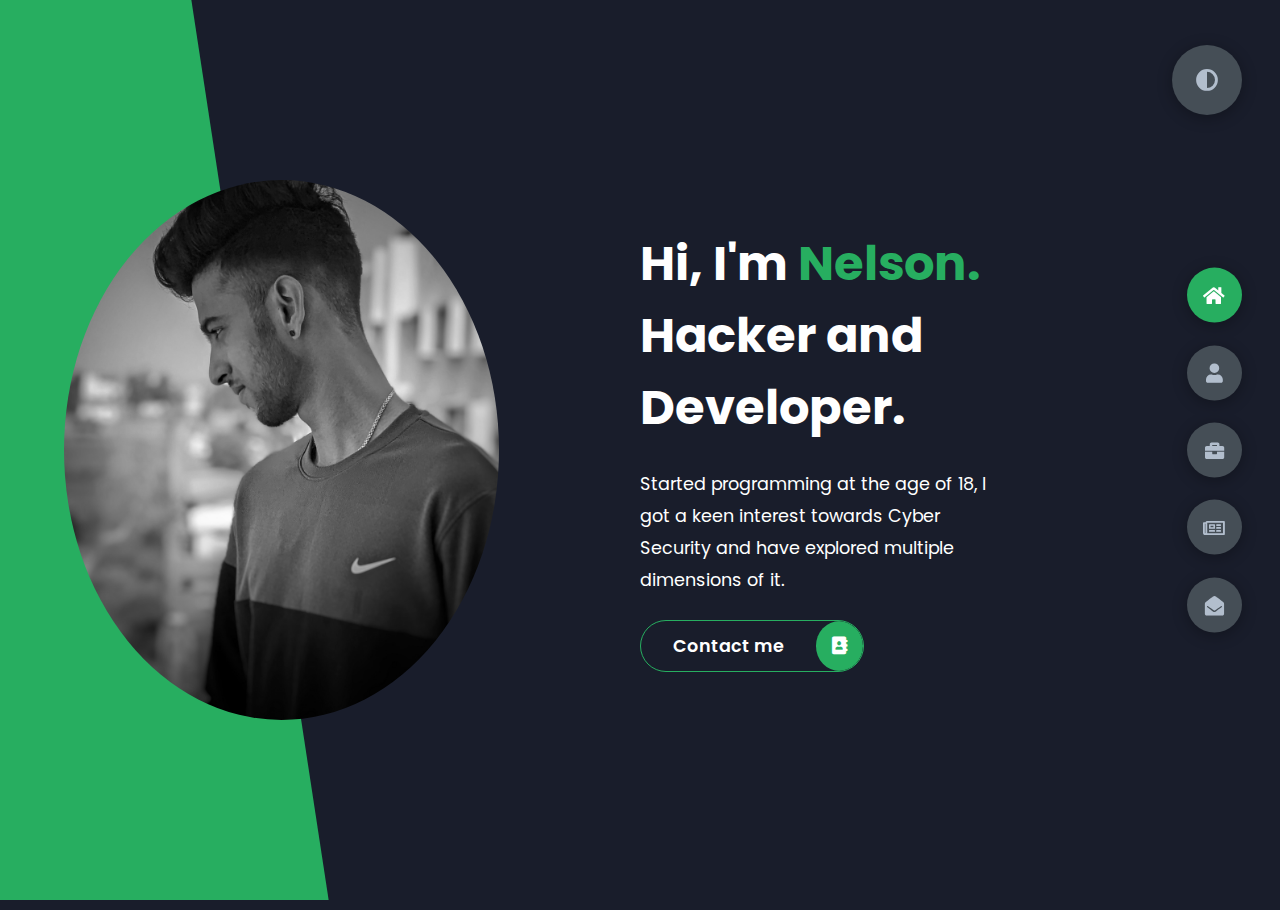
==== index.html @ 3af583f8 "adding exect" ====
<!DOCTYPE html>
<html lang="en">
  <head>
    <meta charset="UTF-8" />
    <meta http-equiv="X-UA-Compatible" content="IE=edge" />
    <meta name="viewport" content="width=device-width, initial-scale=1.0" />
    <title>Portfolio</title>
    <link rel="stylesheet" href="styles/styles.css" />
    <link rel="preconnect" href="https://fonts.googleapis.com" />
    <link rel="preconnect" href="https://fonts.gstatic.com" crossorigin />
    <link
      rel="stylesheet"
      href="https://cdnjs.cloudflare.com/ajax/libs/font-awesome/5.15.4/css/all.min.css"
      integrity="sha512-1ycn6IcaQQ40/MKBW2W4Rhis/DbILU74C1vSrLJxCq57o941Ym01SwNsOMqvEBFlcgUa6xLiPY/NS5R+E6ztJQ=="
      crossorigin="anonymous"
      referrerpolicy="no-referrer"
    />
    <link
      href="https://fonts.googleapis.com/css2?family=Poppins:wght@400;500;600;700;800&display=swap"
      rel="stylesheet"
    />
    <style>
      .custom-svg {
        fill: white; /* Default color */
        transition: fill 0.3s ease; /* Smooth transition */
      }

      a:hover .custom-svg {
        fill: black; /* Color on hover */
      }


      #pattern {
        position: absolute;
        top: 0;
        left: 0;
        width: 100%;
        height: 100%;
        display: flex;
        flex-wrap: wrap;
        font-size: 20px;
        pointer-events: none; /* Ensure the pattern does not interfere with user interactions */
    }

    /* Style for each binary number */
    .binary {
        width: 20px;
        height: 20px;
        text-align: center;
        transition: color 0.1s ease-in-out, opacity 0.2s ease-in-out;
        color: transparent; /* Initially invisible */
        opacity: 0;
    }

    </style>
  </head>

  <body class="main-content">
    <header class="container header active" id="home">
      <div class="header-content">
        <div class="left-header">
          <div class="h-shape"></div>
          <div class="image">
            <img style="border-radius: 14px" src="img/pic.jpeg" alt="" />
          </div>
        </div>
        <div class="right-header">
          <h1 class="name">
            Hi, I'm <span id="blackm4c">Nelson.</span><br>
            Hacker and Developer.
          </h1>
          <p style="word-wrap: break-word">
            Started programming at the age of 18, I got a keen interest towards
            Cyber Security and have explored multiple dimensions of it.
          </p>
          <div class="btn-con">
            <a data-id="contact" class="main-btn" >
                        <span class="btn-text">Contact me</span>
                <span class="btn-icon"><i class="fas fa-address-book"></i></span> </a>
                <!-- <i class="fa-regular fa-address-book"></i> -->
          </div>
        </div>
      </div>
    </header>
    <main>
      <section class="container about" id="about">
        <div class="main-title">
          <h2>About <span>me</span><br><span class="bg-text">my stats</span></h2>
        </div>
        <!-- <div class="about-container">
                <div class="left-about">
                    <h4>Information About me</h4>
                    <p>
                        Lorem ipsum dolor sit amet consectetur adipisicing elit. 
                        Eveniet labore nihil obcaecati consequatur. Debitis error doloremque, 
                        vero eos vel nemo eius voluptatem dicta tenetur modi. <br /> <br /> La musica
                        delectus dolore fugiat exercitationem a, 
                        ipsum quidem quo enim natus accusamus labore dolores nam. Unde.
                        Lorem ipsum dolor sit amet consectetur, adipisicing elit. 
                        Harum non necessitatibus deleniti eum soluta.
                    </p>
                    <div class="btn-con">
                        <a href="#" class="main-btn">
                            <span class="btn-text">Download CV</span>
                            <span class="btn-icon"><i class="fas fa-download"></i></span>
                        </a>
                    </div>
                </div>
                <div class="right-about">
                    <div class="about-item">
                        <div class="abt-text">
                            <p class="large-text">650+</p>
                            <p class="small-text">Projects <br /> Completed</p>
                        </div>
                    </div>
                    <div class="about-item">
                        <div class="abt-text">
                            <p class="large-text">10+</p>
                            <p class="small-text">Years of <br /> experience</p>
                        </div>
                    </div>
                    <div class="about-item">
                        <div class="abt-text">
                            <p class="large-text">300+</p>
                            <p class="small-text">Happy <br /> Clients</p>
                        </div>
                    </div>
                    <div class="about-item">
                        <div class="abt-text">
                            <p class="large-text">400+</p>
                            <p class="small-text">Customer <br /> reviews</p>
                        </div>
                    </div>
                </div>
            </div> -->
        <!-- <div class="about-stats">
                <h4 class="stat-title">My Skills</h4>
                <div class="progress-bars">
                    <div class="progress-bar">
                        <p class="prog-title">Python</p>
                        <div class="progress-con">
                            <p class="prog-text">80%</p>
                            <div class="progress">
                                <span class="html"></span>
                            </div>
                        </div>
                    </div>
                    <div class="progress-bar">
                        <p class="prog-title">PHP</p>
                        <div class="progress-con">
                            <p class="prog-text">9%</p>
                            <div class="progress">
                                <span class="css"></span>
                            </div>
                        </div>
                    </div>
                    <div class="progress-bar">
                        <p class="prog-title">Golang</p>
                        <div class="progress-con">
                            <p class="prog-text">75%</p>
                            <div class="progress">
                                <span class="js"></span>
                            </div>
                        </div>
                    </div>
                    <div class="progress-bar">
                        <p class="prog-title">ReactJS</p>
                        <div class="progress-con">
                            <p class="prog-text">75%</p>
                            <div class="progress">
                                <span class="react"></span>
                            </div>
                        </div>
                    </div>
                    <div class="progress-bar">
                        <p class="prog-title">NodeJS</p>
                        <div class="progress-con">
                            <p class="prog-text">87%</p>
                            <div class="progress">
                                <span class="node"></span>
                            </div>
                        </div>
                    </div>
                    <div class="progress-bar">
                        <p class="prog-title">Python</p>
                        <div class="progress-con">
                            <p class="prog-text">70%</p>
                            <div class="progress">
                                <span class="python"></span>
                            </div>
                        </div>
                    </div>
                </div>
            </div> -->
        <h4 class="stat-title">My Timeline</h4>
        <div class="timeline">
          <div class="timeline-item">
            <div class="tl-icon">
              <i class="fas fa-briefcase"></i>
            </div>
            <p class="tl-duration">Jun 2023 - OCT 2024 (Full-time)</p>
            <h5>
              Penetration Tester<span>
                -
                <a href="https://underwings.in" target="_blank"
                  >Underwings Technology</a
                ></span
              >
            </h5>
            <p>
              - Perform pentesting and Developed ERP websites using the Frappé Framework for major textile industries.<br>
              - Led Development teams, identified and remediated critical vulnerabilities, and implemented security
enhancements to safeguard systems and optimize project outcomes.
            </p>
          </div>
          <div class="timeline-item">
            <div class="tl-icon">
              <i class="fas fa-briefcase"></i>
            </div>
            <p class="tl-duration">May 2023 - Oct 2023 (Part-time)</p>
            <h5>
              Trainer<span>
                - <a href="https://greenstechnologys.com/"></a>Greens
                Technology</span
              >
            </h5>
            <p>
              Deliver thorough Cybersecurity Training to diverse groups,
              equipping students with essential skills for securing professional
              positions within the industry.
            </p>
          </div>
          <div class="timeline-item">
            <div class="tl-icon">
              <i class="fas fa-briefcase"></i>
            </div>
            <p class="tl-duration">Jun 2022 - Dec 2022 (Full-Time)</p>
            <h5>
              Technical Support Engineer<span>
                -
                <a href="https://selfmade.ninja"
                  >Selfmade Ninja Academy</a
                ></span
              >
            </h5>
            
            <p>
              - Developed a Python-based CLI tool to control students' lab activities and optimizing management.<br>
              - Performed comprehensive vulnerability assessment and testing on a student academy website, and configured
              WireGuard VPN for enhanced network security and connectivity.
            </p>
          </div>
          <div class="timeline-item">
            <div class="tl-icon">
              <i class="fas fa-briefcase"></i>
            </div>
            <p class="tl-duration">Sep 2021 - Jan 2022 (Internship)</p>
            <h5>
              Cyber Security Summer Intern<span> - Cyber Crime Cell</span>
            </h5>
            <p>
              Assisted in the investigation of cybercrimes such as hacking and
              identity theft, and learned about legal frameworks and procedures
              for addressing these crimes
            </p>
          </div>
          <div class="timeline-item">
            <div class="tl-icon">
              <i class="fas fa-briefcase"></i>
            </div>
            <p class="tl-duration">Mar 2021 - Dec 2021 (Certification)</p>
            <h5>Student and Intern<span> - Prompt Infotech</span></h5>
            <p>
              Learned about the various aspects of cybersecurity through my work
              as a student intern, including tasks such as networking, linux
              administrative and security testing.
            </p>
          </div>
          <div class="timeline-item">
            <div class="tl-icon">
              <i class="fas fa-briefcase"></i>
            </div>
            <p class="tl-duration">2021 (Certification)</p>
            <h5>
              PYTHON FOR HACKING<span>
                -
                <a href="https://www.promptinfotech.co.in"
                  >Prompt Infotech</a
                ></span
              >
            </h5>
            <p>
              To learn the basics of computer programming, its core
              methodologies, terminologies and key concepts of Python,
              practising to use the live packages and methods, writing scripts
              for automation, network and vulnerability scanning.
            </p>
          </div>
          <div class="timeline-item">
            <div class="tl-icon">
              <i class="fas fa-briefcase"></i>
            </div>
            <p class="tl-duration">2021 (Certification)</p>
            <h5>
              Ethical Hacking Certification<span>
                -
                <a href="https://hackoversecurity.org/"
                  >HackOverSecurity</a
                ></span
              >
            </h5>
            <p>
              successfully completed and sharpened the skills in computer
              networking, information gathering, identifying security
              misconfiguration, vulnerability analysis, and exploiting network
              and system vulnerabilities to earn experience
            </p>
          </div>
        </div>
      </section>
      <section class="container" id="portfolio">
        <div class="main-title">
          <h2>My <span>Portfolio</span><span class="bg-text">My Work</span></h2>
        </div>
        <p class="port-text">
          Here are some of my notable achievements, showcasing my skills, dedication, and commitment to excellence.
        </p>
        <div class="portfolios">
          <!-- <div class="portfolio-item">
            <div class="image">
              <img src="img/port3.jpg" alt="" />
            </div>
            <div class="hover-items">
              <h3>Project Source</h3>
              <div class="icons">
                <a href="#" class="icon">
                  <i class="fab fa-github"></i>
                </a>
                <a href="#" class="icon">
                  <i class="fab fa-behance"></i>
                </a>
                <a href="#" class="icon">
                  <i class="fab fa-youtube"></i>
                </a>
              </div>
            </div>
          </div> -->
          <!-- ---------------------------------- -->
          <div class="portfolio-item">
            <div class="image">
              <img src="img/dasultsystem.jpg" alt="" />
            </div>
            <div class="hover-items">
              <h4>Sales Engineer-Operation 1000</h4>
              <div class="icons">
                <p style="margin:20px; font-size: small;">Sales Engineer at Dassault Systèmes, achieved SolidWorks sales in competitive market.</p>
              </div>
            </div>
          </div>

          <div class="portfolio-item">
            <div class="image">
              <img src="img/ICSS.jpg" alt="" />
            </div>
            <div class="hover-items">
              <h4>Won the 1st Prize in ICSS</h4>
              <div class="icons">
                <p style="margin:20px; font-size: small;">Won 1st prize in Indian Cyber Security Solutions in Capture the Flag competition.</p>
              </div>
            </div>
          </div>

          <div class="portfolio-item">
            <div class="image">
              <img src="img/sna.jpeg" alt="" />
            </div>
            <div class="hover-items">
              <h4>Finalist in Government Yukthi CTF</h4>
              <div class="icons">
                <p style="margin:20px; font-size: small;">Selected as a finalist in the Government Yukthi CTF competition, showcasing exceptional cybersecurity skills and participating in the final round.</p>
              </div>
            </div>
          </div>

          <div class="portfolio-item">
            <div class="image">
              <img src="img/htb.png" alt="" />
            </div>
            <div class="hover-items">
              <h4>Pro Hacker Rank in HTB</h4>
              <div class="icons">
                <p style="margin:20px; font-size: small;">Achieved Pro Hacker Rank on Hack The Box, demonstrating advanced cybersecurity skills and solving complex challenges on this competitive platform.</p>
              </div>
            </div>
          </div>
           <!-- ---------------------------------- -->
        </div>
      </section>
      <section class="container" id="blogs">
        <div class="blogs-content">
          <div class="main-title">
            <h2>My <span>Blogs</span><span class="bg-text">My Blogs</span></h2>
          </div>
          <center>
            <!-- <h2>It will be launch soon</h2> -->
            <div>
              Writeups and Walkthrough - <a href="https://blog.blackm4c.xyz" target="_blank">https://blog.blackm4c.xyz</a>
            </div>
          </center>
          <!-- <div class="blogs" style="display: none">
            <div class="blog">
              <img src="img/port6.jpg" alt="" />
              <div class="blog-text">
                <h4>How to Create Your Own Website</h4>
                <p>
                  Lorem ipsum dolor sit, amet consectetur adipisicing elit.
                  Doloribus natus voluptas, eos obcaecati recusandae amet?
                </p>
              </div>
            </div>
            <div class="blog">
              <img src="img/blog1.jpg" alt="" />
              <div class="blog-text">
                <h4>How to Become an Expert in Web Design</h4>
                <p>
                  Lorem ipsum dolor sit, amet consectetur adipisicing elit.
                  Doloribus natus voluptas, eos obcaecati recusandae amet?
                </p>
              </div>
            </div>
            <div class="blog">
              <img src="img/blog2.jpg" alt="" />
              <div class="blog-text">
                <h4>Become a Web Designer in 10 Days</h4>
                <p>
                  Lorem ipsum dolor sit, amet consectetur adipisicing elit.
                  Doloribus natus voluptas, eos obcaecati recusandae amet?
                </p>
              </div>
            </div>
            <div class="blog">
              <img src="img/blog3.jpg" alt="" />
              <div class="blog-text">
                <h4>Debbuging made easy with Web Inspector</h4>
                <p>
                  Lorem ipsum dolor sit, amet consectetur adipisicing elit.
                  Doloribus natus voluptas, eos obcaecati recusandae amet?
                </p>
              </div>
            </div>
            <div class="blog">
              <img src="img/port1.jpg" alt="" />
              <div class="blog-text">
                <h4>Get started with Web Design and UI Design</h4>
                <p>
                  Lorem ipsum dolor sit, amet consectetur adipisicing elit.
                  Doloribus natus voluptas, eos obcaecati recusandae amet?
                </p>
              </div>
            </div>
            <div class="blog">
              <img src="img/port3.jpg" alt="" />
              <div class="blog-text">
                <h4>This is what you need to know about Web Design</h4>
                <p>
                  Lorem ipsum dolor sit, amet consectetur adipisicing elit.
                  Doloribus natus voluptas, eos obcaecati recusandae amet?
                </p>
              </div>
            </div>
          </div> -->
        </div>
      </section>
      <section class="container contact" id="contact">
        <div class="contact-container">
          <div class="main-title">
            <h2>Contact <span>Me</span><span class="bg-text">Contact</span></h2>
          </div>
          <div class="contact-content-con">
            <div class="left-contact">
              <h4>Contact me here</h4>
              <div class="contact-info">
                <div class="contact-item">
                  <div class="icon">
                    <i class="fas fa-map-marker-alt"></i>
                    <span>Location</span>
                  </div>
                  <p>: Bangalore</p>
                </div>
                <div class="contact-item">
                  <div class="icon">
                    <i class="fas fa-envelope"></i>
                    <span>Email</span>
                  </div>
                  <p>
                    <span>: nelsonofficialmail@gmail.com</span>
                  </p>
                </div>
                <!-- <div class="contact-item">
                                <div class="icon">
                                    <i class="fas fa-user-graduate"></i>
                                    <span>Education</span>
                                </div>
                                <p>
                                    <span>: Sussex University, East Sussex</span>
                                </p>
                            </div> -->
                <!-- <div class="contact-item">
                                <div class="icon">
                                    <i class="fas fa-user-graduate"></i>
                                    <span>Mobile Number</span>
                                </div>
                                <p>
                                    <span>: 07522670617</span>
                                </p>
                            </div> -->
                <div class="contact-item">
                  <div class="icon">
                    <i class="fas fa-globe-africa"></i>
                    <span>Languages</span>
                  </div>
                  <p>
                    <span>: English</span>
                  </p>
                </div>
              </div>
              <div class="contact-icons">
                <div class="contact-icon">
                  <a href="https://twitter.com/blackmac_newbie" target="_blank">
                    <i class="fab fa-twitter"></i>
                  </a>
                  <a href="https://github.com/blackm4c" target="_blank">
                    <i class="fab fa-github"></i>
                  </a>
                  <a
                    href="https://www.linkedin.com/in/nelson-durairaj"
                    target="_blank"
                  >
                    <i class="fab fa-linkedin"></i>
                  </a>
                  <a
                    href="https://app.hackthebox.com/profile/583376"
                    target="_blank"
                  >
                    <svg
                      class="custom-svg"
                      width="24"
                      height="24"
                      viewBox="0 0 24 24"
                      role="img"
                      xmlns="http://www.w3.org/2000/svg"
                    >
                      <path
                        d="M11.996 0a1.119 1.119 0 0 0-.057.003.9.9 0 0 0-.236.05.907.907 0 0 0-.165.079L1.936 5.675a.889.889 0 0 0-.445.77v11.111a.889.889 0 0 0 .47.784l9.598 5.541.054.029v.002a.857.857 0 0 0 .083.035l.012.004c.028.01.056.018.085.024.01.001.011.003.016.004a.93.93 0 0 0 .296.015.683.683 0 0 0 .086-.015c.01 0 .011-.002.016-.004a.94.94 0 0 0 .085-.024l.012-.004a.882.882 0 0 0 .083-.035v-.002a1.086 1.086 0 0 0 .054-.029l9.599-5.541a.889.889 0 0 0 .469-.784V6.48l-.001-.026v-.008a.889.889 0 0 0-.312-.676l-.029-.024c0-.002-.01-.005-.01-.007a.899.899 0 0 0-.107-.07L12.453.127A.887.887 0 0 0 11.99 0zm.01 2.253c.072 0 .144.019.209.056l6.537 3.774a.418.418 0 0 1 0 .724l-6.537 3.774a.418.418 0 0 1-.418 0L5.26 6.807a.418.418 0 0 1 0-.724l6.537-3.774a.42.42 0 0 1 .209-.056zm-8.08 6.458a.414.414 0 0 1 .215.057l6.524 3.766a.417.417 0 0 1 .208.361v7.533a.417.417 0 0 1-.626.361l-6.523-3.766a.417.417 0 0 1-.209-.362V9.13c0-.241.196-.414.41-.418zm16.16 0c.215.004.41.177.41.418v7.532a.42.42 0 0 1-.208.362l-6.524 3.766a.417.417 0 0 1-.626-.361v-7.533c0-.149.08-.286.209-.36l6.523-3.767a.415.415 0 0 1 .216-.057z"
                      />
                    </svg>
                  </a>
                  <a href="https://t.me/blackm4c" target="_blank">
                    <i class="fab fa-telegram"></i>
                  </a>
                </div>
              </div>
            </div>
            <div class="right-contact">
              <p style="color:#b2becd">

                Feel free to contact me for discussions on cybersecurity, software development, and hardware solutions. 
                I can assist in transforming your concepts into functional code and provide consultation on CTF challenges. Whether you need strategic advice or hands-on technical expertise, 
                I'm here to support your security and technology initiatives
              </p>
              </div>
          </div>
        </div>
      </section>
    </main>

    <div class="controls">
      <div class="control active-btn" data-id="home">
        <i class="fas fa-home"></i>
      </div>
      <div class="control" data-id="about">
        <i class="fas fa-user"></i>
      </div>
      <div class="control" data-id="portfolio">
        <i class="fas fa-briefcase"></i>
      </div>
      <div class="control" data-id="blogs">
        <i class="far fa-newspaper"></i>
      </div>
      <div class="control" data-id="contact">
        <i class="fas fa-envelope-open"></i>
      </div>
    </div>
    <div class="theme-btn">
      <i class="fas fa-adjust"></i>
    </div>
    <script src="app.js"></script>
    <script>
      document.addEventListener("DOMContentLoaded", () => {
          // Create a div to hold the binary numbers
          const patternElement = document.createElement("div");
          patternElement.id = "pattern";
          document.body.appendChild(patternElement);
          
          // Calculate the number of rows and columns based on screen size
          const rows = Math.ceil(window.innerHeight / 20);
          const cols = Math.ceil(window.innerWidth / 20);
          const binaryElements = [];
          let glowTimeout;
  
          // Generate binary numbers and add them to the pattern div
          for (let i = 0; i < rows * cols; i++) {
              const binary = document.createElement("span");
              binary.classList.add("binary");
              binary.textContent = Math.random() > 0.5 ? "1" : "0";
              patternElement.appendChild(binary);
              binaryElements.push(binary);
          }
  
          // Function to update the glow effect based on cursor position
          function updateGlow(event) {
              clearTimeout(glowTimeout); // Reset the timeout if the cursor moves
              
              binaryElements.forEach((binary) => {
                  const rect = binary.getBoundingClientRect();
                  const dx = rect.left + 10 - event.clientX;
                  const dy = rect.top + 10 - event.clientY;
                  const distance = Math.sqrt(dx * dx + dy * dy);
  
                  if (distance < 120) {
                      binary.style.color = "#00ff66"; // Set neon green color
                      binary.style.opacity = 1 - distance / 120; // Create a fade effect
                      binary.style.fontWeight = "normal";
                      binary.style.transition = "color 0.1s ease-in-out, opacity 0.2s ease-in-out";
                  }
              });
              
              // Start a timer to remove the glow effect after 5 seconds of no movement
              glowTimeout = setTimeout(() => {
                  binaryElements.forEach((binary) => {
                      binary.style.transition = "opacity 2s ease-out";
                      binary.style.opacity = 0;
                  });
              }, 1000);
          }
  
          // Add event listener for mouse movement to trigger the glow effect
          document.addEventListener("mousemove", updateGlow);
      });
  </script>
  </body>
</html>
---- styles/styles.css ----
* {
  margin: 0;
  padding: 0;
  box-sizing: border-box;
  list-style: none;
}

:root {
  --color-primary: #191d2b;
  --color-secondary: #27AE60;
  --color-white: #FFFFFF;
  --color-black: #000;
  --color-grey0: #f8f8f8;
  --color-grey-1: #dbe1e8;
  --color-grey-2: #b2becd;
  --color-grey-3: #6c7983;
  --color-grey-4: #454e56;
  --color-grey-5: #2a2e35;
  --color-grey-6: #12181b;
  --br-sm-2: 14px;
  --box-shadow-1: 0 3px 15px rgba(0,0,0,.3);
}

.light-mode {
  --color-primary: #FFFFFF;
  --color-secondary: #00c0ff;
  --color-white: #454e56;
  --color-black: #000;
  --color-grey0: #f8f8f8;
  --color-grey-1: #6c7983;
  --color-grey-2: #6c7983;
  --color-grey-3: #6c7983;
  --color-grey-4: #454e56;
  --color-grey-5: #f8f8f8;
  --color-grey-6: #12181b;
}

body {
  background-color: var(--color-primary);
  font-family: "Poppins", sans-serif;
  font-size: 1.1rem;
  color: var(--color-white);
  transition: all 0.4s ease-in-out;
}

a {
  display: inline-block;
  text-decoration: none;
  color: inherit;
  font-family: inherit;
}

header {
  min-height: 100vh;
  color: var(--color-white);
  overflow: hidden;
  padding: 0 !important;
}

section {
  min-height: 100vh;
  width: 100%;
  position: absolute;
  left: 0;
  top: 0;
  padding: 3rem 18rem;
}

.container {
  display: none;
  transform: translateY(-100%) scale(0);
  transition: all 0.4s ease-in-out;
  background-color: var(--color-primary);
}

.active {
  display: block;
  animation: appear 1s ease-in-out;
  transform: translateY(0) scaleY(1);
}
@keyframes appear {
  0% {
    transform: translateY(-100%) scaleY(0);
  }
  100% {
    transform: translateY(0) scaleY(1);
  }
}

.controls {
  position: fixed;
  z-index: 10;
  top: 50%;
  right: 3%;
  display: flex;
  flex-direction: column;
  align-items: center;
  justify-content: center;
  transform: translateY(-50%);
}
.controls .control {
  padding: 1rem;
  cursor: pointer;
  background-color: var(--color-grey-4);
  width: 55px;
  height: 55px;
  border-radius: 50%;
  display: flex;
  justify-content: center;
  align-items: center;
  margin: 0.7rem 0;
  box-shadow: var(--box-shadow-1);
}
.controls .control i {
  font-size: 1.2rem;
  color: var(--color-grey-2);
  pointer-events: none;
}
.controls .active-btn {
  background-color: var(--color-secondary);
  transition: all 0.4s ease-in-out;
}
.controls .active-btn i {
  color: var(--color-white);
}

.theme-btn {
  top: 5%;
  right: 3%;
  width: 70px;
  height: 70px;
  border-radius: 50%;
  background-color: var(--color-grey-4);
  cursor: pointer;
  position: fixed;
  display: flex;
  justify-content: center;
  align-items: center;
  box-shadow: 0 3px 15px rgba(0, 0, 0, 0.3);
  transition: all 0.1s ease-in-out;
}
.theme-btn:active {
  transform: translateY(-3px);
}
.theme-btn i {
  font-size: 1.4rem;
  color: var(--color-grey-2);
  pointer-events: none;
}

/*Header-content*/
.header-content {
  display: grid;
  grid-template-columns: repeat(2, 1fr);
  min-height: 100vh;
}
.header-content .left-header {
  display: flex;
  align-items: center;
  position: relative;
}
.header-content .left-header .h-shape {
  transition: all 0.4s ease-in-out;
  width: 65%;
  height: 100%;
  background-color: var(--color-secondary);
  position: absolute;
  left: 0;
  top: 0;
  z-index: -1;
  clip-path: polygon(0 0, 46% 0, 79% 100%, 0% 100%);
}
.header-content .left-header .image {
  border-radius: 50%;
  overflow: hidden;
  height: 60%;
  width: 68%;
  margin-left: 4rem;
  /* background-color: var(--color-black); */
  background-color: transparent;
  transition: all 0.4s ease-in-out;
}
.header-content .left-header .image img {
  width: 100%;
  height: 100%;
  object-fit: cover;
  transition: all 0.4s ease-in-out;
  filter: grayscale(100%);
}
.header-content .left-header .image img:hover {
  filter: grayscale(0);
}
.header-content .right-header {
  display: flex;
  flex-direction: column;
  justify-content: center;
  padding-right: 18rem;
}
.header-content .right-header .name {
  font-size: 3rem;
}
.header-content .right-header .name span {
  color: var(--color-secondary);
}
.header-content .right-header p {
  margin: 1.5rem 0;
  line-height: 2rem;
}

/*About*/
.about-container {
  display: grid;
  grid-template-columns: repeat(2, 1fr);
  padding-top: 3.5rem;
  padding-bottom: 5rem;
}
.about-container .right-about {
  display: grid;
  grid-template-columns: repeat(2, 1fr);
  grid-gap: 2rem;
}
.about-container .right-about .about-item {
  border: 1px solid var(--color-grey-5);
  border-radius: 5px;
  transition: all 0.4s ease-in-out;
  box-shadow: 1px 2px 15px rgba(0, 0, 0, 0.1);
}
.about-container .right-about .about-item:hover {
  cursor: default;
  transform: translateY(-5px);
  border: 1px solid var(--color-secondary);
  box-shadow: 1px 4px 15px rgba(0, 0, 0, 0.32);
}
.about-container .right-about .about-item .abt-text {
  padding: 1.5rem;
  display: flex;
  flex-direction: column;
}
.about-container .right-about .about-item .abt-text .large-text {
  font-size: 3rem;
  font-weight: 700;
  color: var(--color-secondary);
}
.about-container .right-about .about-item .abt-text .small-text {
  padding-left: 3rem;
  position: relative;
  text-transform: uppercase;
  font-size: 1.2rem;
  color: var(--color-grey-1);
  letter-spacing: 2px;
}
.about-container .right-about .about-item .abt-text .small-text::before {
  content: "";
  position: absolute;
  left: 0;
  top: 15px;
  width: 2rem;
  height: 2px;
  background-color: var(--color-grey-5);
}
.about-container .left-about {
  padding-right: 5rem;
}
.about-container .left-about p {
  line-height: 2rem;
  padding: 1rem;
  color: var(--color-grey-1);
}
.about-container .left-about h4 {
  font-size: 2rem;
  text-transform: uppercase;
}

.about-stats {
  padding-bottom: 4rem;
}
.about-stats .progress-bars {
  display: grid;
  grid-template-columns: repeat(2, 1fr);
  grid-gap: 2rem;
}
.about-stats .progress-bars .progress-bar {
  display: flex;
  flex-direction: column;
}
.about-stats .progress-bars .progress-bar .prog-title {
  text-transform: uppercase;
  font-weight: 500;
}
.about-stats .progress-bars .progress-bar .progress-con {
  display: flex;
  align-items: center;
}
.about-stats .progress-bars .progress-bar .progress-con .prog-text {
  color: var(--color-grey-2);
}
.about-stats .progress-bars .progress-bar .progress-con .progress {
  width: 100%;
  height: 0.45rem;
  background-color: var(--color-grey-4);
  margin-left: 1rem;
  position: relative;
}
.about-stats .progress-bars .progress-bar .progress-con .progress span {
  position: absolute;
  top: 0;
  left: 0;
  height: 100%;
  background-color: var(--color-secondary);
  transition: all 0.4s ease-in-out;
  width: 60%;
}
.about-stats .progress-bars .progress-bar .progress-con .progress .html {
  width: 80%;
}
.about-stats .progress-bars .progress-bar .progress-con .progress .css {
  width: 95%;
}
.about-stats .progress-bars .progress-bar .progress-con .progress .js {
  width: 75%;
}
.about-stats .progress-bars .progress-bar .progress-con .progress .react {
  width: 60%;
}
.about-stats .progress-bars .progress-bar .progress-con .progress .node {
  width: 87%;
}
.about-stats .progress-bars .progress-bar .progress-con .progress .python {
  width: 70%;
}

.stat-title {
  text-transform: uppercase;
  font-size: 1.4rem;
  text-align: center;
  padding: 3.5rem 0;
  position: relative;
}
.stat-title::before {
  content: "";
  position: absolute;
  left: 50%;
  top: 0;
  width: 40%;
  height: 1px;
  background-color: var(--color-grey-5);
  transform: translateX(-50%);
}

/*Timeline*/
.timeline {
  display: grid;
  grid-template-columns: repeat(2, 1fr);
  grid-gap: 2rem;
  padding-bottom: 3rem;
}
.timeline .timeline-item {
  position: relative;
  padding-left: 3rem;
  border-left: 1px solid var(--color-grey-5);
}
.timeline .timeline-item .tl-icon {
  position: absolute;
  left: -27px;
  top: 0;
  background-color: var(--color-secondary);
  width: 50px;
  height: 50px;
  border-radius: 50%;
  display: flex;
  align-items: center;
  justify-content: center;
}
.timeline .timeline-item .tl-icon i {
  font-size: 1.3rem;
}
.timeline .timeline-item .tl-duration {
  padding: 0.2rem 0.6rem;
  background-color: var(--color-grey-5);
  border-radius: 15px;
  display: inline-block;
  font-size: 0.8rem;
  text-transform: uppercase;
  font-weight: 500;
}
.timeline .timeline-item h5 {
  padding: 1rem 0;
  text-transform: uppercase;
  font-size: 1.3rem;
  font-weight: 600;
}
.timeline .timeline-item h5 span {
  color: var(--color-grey-2);
  font-weight: 500;
  font-size: 1.2rem;
}
.timeline .timeline-item p {
  color: var(--color-grey-2);
}

.port-text {
  padding: 2rem 0;
  text-align: center;
}

.portfolios {
  display: grid;
  grid-template-columns: repeat(3, 1fr);
  grid-gap: 2rem;
  margin-top: 3rem;
}
.portfolios .portfolio-item {
  position: relative;
  border-radius: 15px;
}
.portfolios .portfolio-item img {
  width: 100%;
  height: 300px;
  object-fit: cover;
  border-radius: 15px;
}
.portfolios .portfolio-item .hover-items {
  width: 100%;
  height: 100%;
  background-color: var(--color-secondary);
  position: absolute;
  left: 0;
  top: 0;
  border-radius: 15px;
  display: flex;
  justify-content: center;
  align-items: center;
  flex-direction: column;
  opacity: 0;
  transform: scale(0);
  transition: all 0.4s ease-in-out;
}
.portfolios .portfolio-item .hover-items h3 {
  font-size: 1.5rem;
  color: var(--color-white);
  margin-bottom: 1.5rem;
}
.portfolios .portfolio-item .hover-items .icons {
  display: flex;
  justify-content: center;
  align-items: center;
}
.portfolios .portfolio-item .hover-items .icons .icon {
  background-color: var(--color-primary);
  border-radius: 50%;
  width: 50px;
  height: 50px;
  display: flex;
  align-items: center;
  justify-content: center;
  margin: 0 1rem;
  cursor: pointer;
  transition: all 0.4s ease-in-out;
}
.portfolios .portfolio-item .hover-items .icons .icon i {
  font-size: 1.5rem;
  color: var(--color-white);
  margin: 0 1rem;
}
.portfolios .portfolio-item .hover-items .icons .icon:hover {
  background-color: var(--color-white);
}
.portfolios .portfolio-item .hover-items .icons .icon:hover i {
  color: var(--color-primary);
}

.portfolio-item:hover .hover-items {
  opacity: 1;
  transform: scale(1);
}

.blogs {
  display: grid;
  grid-template-columns: repeat(3, 1fr);
  grid-gap: 2rem;
  margin-top: 3rem;
}
.blogs .blog {
  position: relative;
  background-color: var(--color-grey-5);
  border-radius: 5px;
  box-shadow: 1px 1px 20px rgba(0, 0, 0, 0.1);
  transition: all 0.4s ease-in-out;
}
.blogs .blog:hover {
  box-shadow: 1px 1px 20px rgba(0, 0, 0, 0.3);
  transform: translateY(-5px);
  transition: all 0.4s ease-in-out;
}
.blogs .blog:hover img {
  filter: grayscale(0);
  transform: scale(1.1);
  box-shadow: 0px 4px 15px rgba(0, 0, 0, 0.8);
}
.blogs .blog img {
  width: 100%;
  height: 300px;
  object-fit: cover;
  border-top-left-radius: 5px;
  border-top-right-radius: 5px;
  filter: grayscale(100%);
  transition: all 0.4s ease-in-out;
}
.blogs .blog .blog-text {
  margin-top: -7px;
  padding: 1.1rem;
  border-top: 8px solid var(--color-secondary);
}
.blogs .blog .blog-text h4 {
  font-size: 1.5rem;
  margin-bottom: 0.7rem;
  transition: all 0.4s ease-in-out;
  cursor: pointer;
}
.blogs .blog .blog-text h4:hover {
  color: var(--color-secondary);
}
.blogs .blog .blog-text p {
  color: var(--color-grey-2);
  line-height: 2rem;
  padding-bottom: 1rem;
}

.contact-content-con {
  display: flex;
  padding-top: 3.5rem;
}
.contact-content-con .left-contact {
  flex: 2;
}
.contact-content-con .left-contact h4 {
  margin-top: 1rem;
  font-size: 2rem;
  text-transform: uppercase;
}
.contact-content-con .left-contact p {
  margin: 1rem 0;
  line-height: 2rem;
}
.contact-content-con .left-contact .contact-info .contact-item {
  display: flex;
  align-items: center;
  justify-content: space-between;
}
.contact-content-con .left-contact .contact-info .contact-item p {
  margin: 0.3rem 0 !important;
  padding: 0 !important;
}
.contact-content-con .left-contact .contact-info .contact-item .icon {
  display: grid;
  grid-template-columns: 40px 1fr;
}
.contact-content-con .left-contact .contact-info .contact-item .icon i {
  display: flex;
  align-items: center;
  font-size: 1.3rem;
}
.contact-content-con .left-contact .contact-icon {
  display: flex;
  margin-top: 2rem;
}
.contact-content-con .left-contact .contact-icon a {
  display: flex;
  align-items: center;
  color: var(--color-white);
  background-color: var(--color-grey-5);
  cursor: pointer;
  justify-content: center;
  width: 50px;
  height: 50px;
  border-radius: 50%;
  margin: 0 0.4rem;
  transition: all 0.4s ease-in-out;
}
.contact-content-con .left-contact .contact-icon a:hover {
  background-color: var(--color-secondary);
}
.contact-content-con .left-contact .contact-icon a:hover i {
  color: var(--color-primary);
}
.contact-content-con .left-contact .contact-icon a i {
  display: flex;
  align-items: center;
  justify-content: center;
  font-size: 1.3rem;
}
.contact-content-con .right-contact {
  flex: 3;
  margin-left: 3rem;
}
.contact-content-con .right-contact .input-control {
  margin: 1.5rem 0;
}
.contact-content-con .right-contact .input-control input, .contact-content-con .right-contact .input-control textarea {
  border-radius: 30px;
  font-weight: inherit;
  font-size: inherit;
  font-family: inherit;
  padding: 0.8rem 1.1rem;
  outline: none;
  border: none;
  background-color: var(--color-grey-5);
  width: 100%;
  color: var(--color-white);
  resize: none;
}
.contact-content-con .right-contact .i-c-2 {
  display: flex;
}
.contact-content-con .right-contact .i-c-2 :last-child {
  margin-left: 1.5rem;
}
.contact-content-con .right-contact .submit-btn {
  display: flex;
  justify-content: flex-start;
}

/*Independed components*/
.btn-con {
  display: flex;
  align-self: flex-start;
}

.main-btn {
  border-radius: 30px;
  color: inherit;
  font-weight: 600;
  position: relative;
  border: 1px solid var(--color-secondary);
  display: flex;
  align-self: flex-start;
  align-items: center;
  overflow: hidden;
}
.main-btn .btn-text {
  padding: 0 2rem;
}
.main-btn .btn-icon {
  background-color: var(--color-secondary);
  display: flex;
  align-items: center;
  justify-content: center;
  border-radius: 50%;
  padding: 1rem;
}
.main-btn::before {
  content: "";
  position: absolute;
  top: 0;
  right: 0;
  transform: translateX(100%);
  transition: all 0.4s ease-out;
  z-index: -1;
}
.main-btn:hover {
  transition: all 0.4s ease-out;
}
.main-btn:hover::before {
  width: 100%;
  height: 100%;
  background-color: var(--color-secondary);
  transform: translateX(0);
  transition: all 0.4s ease-out;
}

.main-title {
  text-align: center;
}
.main-title h2 {
  position: relative;
  text-transform: uppercase;
  font-size: 4rem;
  font-weight: 700;
}
.main-title h2 span {
  color: var(--color-secondary);
}
.main-title h2 .bg-text {
  position: absolute;
  top: 50%;
  left: 50%;
  color: var(--color-grey-5);
  transition: all 0.4s ease-in-out;
  z-index: -1;
  transform: translate(-50%, -50%);
  font-weight: 800;
  font-size: 6.3rem;
}

.about-container .left-about p {
  padding-left: 0;
}

@media screen and (max-width: 600px) {
  header {
    padding: 0 !important;
  }

  .theme-btn {
    width: 50px;
    height: 50px;
  }

  .header-content {
    grid-template-columns: repeat(1, 1fr);
    padding-bottom: 6rem;
  }

  .left-header .h-shape {
    display: none;
  }

  .right-header {
    grid-row: 1;
    padding-right: 0rem !important;
    width: 90%;
    margin: 0 auto;
  }
  .right-header .name {
    font-size: 2.5rem !important;
    text-align: center;
    padding-top: 3rem;
  }

  .header-content .left-header .image {
    margin: 0 auto;
    width: 90%;
  }

  .controls {
    top: auto;
    bottom: 0;
    flex-direction: row;
    justify-content: center;
    left: 50%;
    transform: translateX(-50%);
    width: 100%;
    background-color: var(--color-grey-5);
  }
  .controls .control {
    margin: 1rem 0.3rem;
  }

  .about-container {
    grid-template-columns: repeat(1, 1fr);
  }
  .about-container .right-about {
    grid-template-columns: repeat(1, 1fr);
    padding-top: 2.5rem;
  }
  .about-container .left-about {
    padding-right: 0;
  }
  .about-container .left-about p {
    padding-left: 0;
  }

  .timeline {
    grid-template-columns: repeat(1, 1fr);
    padding-bottom: 6rem;
  }

  .container {
    padding: 2rem 2.5rem !important;
  }

  .about-stats .progress-bars {
    grid-template-columns: repeat(1, 1fr);
  }

  .portfolios {
    grid-template-columns: repeat(1, 1fr);
    padding-bottom: 6rem;
    margin-top: 1rem;
  }

  .blogs {
    grid-template-columns: repeat(1, 1fr);
    padding-bottom: 6rem;
  }

  .contact-content-con {
    flex-direction: column;
  }
  .contact-content-con .right-contact {
    margin-left: 0;
    margin-top: 2.5rem;
  }

  .contact-content-con .right-contact .i-c-2 {
    flex-direction: column;
  }

  .contact-content-con .right-contact .i-c-2 :last-child {
    margin-left: 0;
    margin-top: 1.5rem;
  }

  .contact-content-con .right-contact {
    margin-bottom: 6rem;
  }

  .contact-item {
    flex-direction: column;
    margin: 1rem 0;
  }
  .contact-item p {
    font-size: 15px;
    color: var(--color-grey-2);
  }
  .contact-item span {
    font-size: 15px;
  }
  .contact-item .icon {
    grid-template-columns: 25px 1fr;
  }

  .main-title h2 {
    font-size: 2rem;
  }
  .main-title h2 span {
    font-size: 2.3rem;
  }
  .main-title h2 .bg-text {
    font-size: 2.3rem;
  }
}
@media screen and (max-width: 1432px) {
  .container {
    padding: 7rem 11rem;
  }

  .contact-content-con {
    flex-direction: column;
  }
  .contact-content-con .right-contact {
    margin-left: 0;
    margin-top: 2.5rem;
  }

  .contact-content-con .right-contact .i-c-2 {
    flex-direction: column;
  }

  .contact-content-con .right-contact .i-c-2 :last-child {
    margin-left: 0;
    margin-top: 1.5rem;
  }

  .contact-content-con .right-contact {
    margin-bottom: 6rem;
  }

  .main-title h2 .bg-text {
    font-size: 5.5rem;
  }
}
@media screen and (max-width: 1250px) {
  .blogs {
    grid-template-columns: repeat(2, 1fr);
    margin-top: 6rem;
  }

  .portfolios {
    grid-template-columns: repeat(2, 1fr);
  }

  .header-content .right-header {
    padding-right: 9rem;
  }
}
@media screen and (max-width: 660px) {
  .blogs {
    grid-template-columns: repeat(1, 1fr);
  }

  .portfolios {
    grid-template-columns: repeat(1, 1fr);
  }
}
@media screen and (max-width: 1070px) {
  .about-container {
    grid-template-columns: repeat(1, 1fr);
  }
  .about-container .right-about {
    padding-top: 2.5rem;
  }

  .main-title h2 {
    font-size: 4rem;
  }
  .main-title h2 span {
    font-size: 4rem;
  }
  .main-title h2 .bg-text {
    font-size: 4.5rem;
  }
}
@media screen and (max-width: 970px) {
  .container {
    padding: 7rem 6rem;
  }

  .about-container .left-about {
    padding-right: 0rem;
  }

  .header-content {
    grid-template-columns: repeat(1, 1fr);
    padding-bottom: 6rem;
  }

  .left-header .h-shape {
    display: none;
  }
  .left-header .image {
    width: 90% !important;
    margin: 0 auto !important;
  }

  .right-header {
    grid-row: 1;
    padding-right: 0rem !important;
    width: 90%;
    margin: 0 auto;
  }
  .right-header .name {
    font-size: 2.5rem !important;
    text-align: center;
    padding-top: 3rem;
  }
}
@media screen and (max-width: 700px) {
  .container {
    padding: 7rem 3rem;
  }

  .about-stats .progress-bars {
    grid-template-columns: repeat(1, 1fr);
  }

  .about-container .right-about {
    grid-template-columns: repeat(1, 1fr);
  }

  .timeline {
    grid-template-columns: repeat(1, 1fr);
  }

  .main-title h2 {
    font-size: 3rem;
  }
  .main-title h2 span {
    font-size: 3rem;
  }
  .main-title h2 .bg-text {
    font-size: 4rem;
  }
}

/*# sourceMappingURL=styles.css.map */
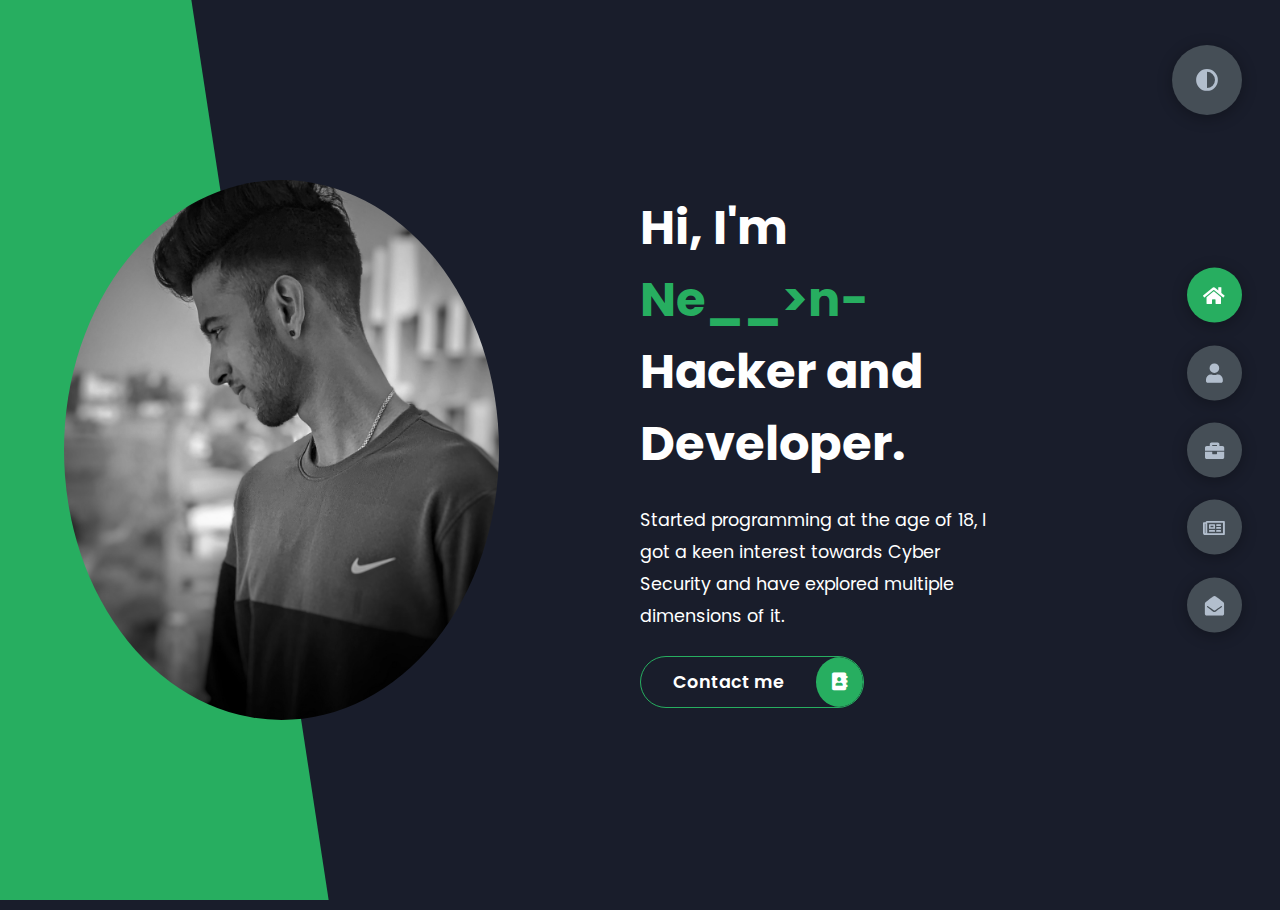
==== commit e4d3affa: "changes" ====
--- a/index.html
+++ b/index.html
@@ -4,6 +4,12 @@
     <meta charset="UTF-8" />
     <meta http-equiv="X-UA-Compatible" content="IE=edge" />
     <meta name="viewport" content="width=device-width, initial-scale=1.0" />
+    <link rel="icon" type="image/png" href="src/assets/favicon/favicon-96x96.png" sizes="96x96" />
+    <link rel="icon" type="image/svg+xml" href="src/assets/favicon/favicon.svg" />
+    <link rel="shortcut icon" href="src/assets/favicon/favicon.ico" />
+    <link rel="apple-touch-icon" sizes="180x180" href="src/assets/favicon/apple-touch-icon.png" />
+    <meta name="apple-mobile-web-app-title" content="MyWebSite" />
+    <link rel="manifest" href="src/assets/favicon/site.webmanifest" />
     <title>Portfolio</title>
     <link rel="stylesheet" href="styles/styles.css" />
     <link rel="preconnect" href="https://fonts.googleapis.com" />
@@ -66,7 +72,7 @@
         </div>
         <div class="right-header">
           <h1 class="name">
-            Hi, I'm <span id="blackm4c">Nelson.</span><br>
+            Hi, I'm <span id="changeName">Nelson.</span><br>
             Hacker and Developer.
           </h1>
           <p style="word-wrap: break-word">
@@ -348,51 +354,44 @@
           <!-- ---------------------------------- -->
           <div class="portfolio-item">
             <div class="image">
-              <img src="img/dasultsystem.jpg" alt="" />
-            </div>
-            <div class="hover-items">
-              <h4>Sales Engineer-Operation 1000</h4>
-              <div class="icons">
-                <p style="margin:20px; font-size: small;">Sales Engineer at Dassault Systèmes, achieved SolidWorks sales in competitive market.</p>
-              </div>
-            </div>
-          </div>
-
+              <img src="img/dasultsystem.jpg" alt="Dassault Systèmes" />
+              <div class="hover-overlay">
+                <h4>Sales Engineer - Operation 1000</h4>
+                <p>Achieved SolidWorks sales at Dassault Systèmes in a competitive market.</p>
+              </div>
+            </div>
+          </div>
+          
           <div class="portfolio-item">
             <div class="image">
-              <img src="img/ICSS.jpg" alt="" />
-            </div>
-            <div class="hover-items">
-              <h4>Won the 1st Prize in ICSS</h4>
-              <div class="icons">
-                <p style="margin:20px; font-size: small;">Won 1st prize in Indian Cyber Security Solutions in Capture the Flag competition.</p>
-              </div>
-            </div>
-          </div>
-
+              <img src="img/ICSS.jpg" alt="ICSS Competition" />
+              <div class="hover-overlay">
+                <h4>🏆 1st Prize - ICSS CTF</h4>
+                <p>Winner of the Indian Cyber Security Solutions Capture The Flag (CTF) competition.</p>
+              </div>
+            </div>
+          </div>
+          
           <div class="portfolio-item">
             <div class="image">
-              <img src="img/sna.jpeg" alt="" />
-            </div>
-            <div class="hover-items">
-              <h4>Finalist in Government Yukthi CTF</h4>
-              <div class="icons">
-                <p style="margin:20px; font-size: small;">Selected as a finalist in the Government Yukthi CTF competition, showcasing exceptional cybersecurity skills and participating in the final round.</p>
-              </div>
-            </div>
-          </div>
-
+              <img src="img/sna.jpeg" alt="Government Yukthi CTF" />
+              <div class="hover-overlay">
+                <h4>Finalist - Gov. Yukthi CTF</h4>
+                <p>Showcased exceptional cybersecurity skills & participated in the final round.</p>
+              </div>
+            </div>
+          </div>
+          
           <div class="portfolio-item">
             <div class="image">
-              <img src="img/htb.png" alt="" />
-            </div>
-            <div class="hover-items">
-              <h4>Pro Hacker Rank in HTB</h4>
-              <div class="icons">
-                <p style="margin:20px; font-size: small;">Achieved Pro Hacker Rank on Hack The Box, demonstrating advanced cybersecurity skills and solving complex challenges on this competitive platform.</p>
-              </div>
-            </div>
-          </div>
+              <img src="img/htb.png" alt="Hack The Box" />
+              <div class="hover-overlay">
+                <h4>Pro Hacker - Hack The Box</h4>
+                <p>Achieved Pro Hacker Rank by solving complex cybersecurity challenges.</p>
+              </div>
+            </div>
+          </div>
+          
            <!-- ---------------------------------- -->
         </div>
       </section>
@@ -407,7 +406,7 @@
               Writeups and Walkthrough - <a href="https://blog.blackm4c.xyz" target="_blank">https://blog.blackm4c.xyz</a>
             </div>
           </center>
-          <!-- <div class="blogs" style="display: none">
+          <div class="blogs" style="display: none">
             <div class="blog">
               <img src="img/port6.jpg" alt="" />
               <div class="blog-text">
@@ -468,7 +467,8 @@
                 </p>
               </div>
             </div>
-          </div> -->
+          </div>
+          
         </div>
       </section>
       <section class="container contact" id="contact">
@@ -496,24 +496,6 @@
                     <span>: nelsonofficialmail@gmail.com</span>
                   </p>
                 </div>
-                <!-- <div class="contact-item">
-                                <div class="icon">
-                                    <i class="fas fa-user-graduate"></i>
-                                    <span>Education</span>
-                                </div>
-                                <p>
-                                    <span>: Sussex University, East Sussex</span>
-                                </p>
-                            </div> -->
-                <!-- <div class="contact-item">
-                                <div class="icon">
-                                    <i class="fas fa-user-graduate"></i>
-                                    <span>Mobile Number</span>
-                                </div>
-                                <p>
-                                    <span>: 07522670617</span>
-                                </p>
-                            </div> -->
                 <div class="contact-item">
                   <div class="icon">
                     <i class="fas fa-globe-africa"></i>
@@ -528,6 +510,9 @@
                 <div class="contact-icon">
                   <a href="https://twitter.com/blackmac_newbie" target="_blank">
                     <i class="fab fa-twitter"></i>
+                  </a>
+                  <a href="https://discord.gg" target="_blank" id="discord-icon">
+                    <i class="fab fa-discord"></i>
                   </a>
                   <a href="https://github.com/blackm4c" target="_blank">
                     <i class="fab fa-github"></i>
@@ -646,7 +631,106 @@
   
           // Add event listener for mouse movement to trigger the glow effect
           document.addEventListener("mousemove", updateGlow);
+
+          
+
       });
+  </script>
+
+
+<script>
+  document.getElementById("discord-icon").addEventListener("click", function (event) {
+    event.preventDefault(); // Prevents immediate navigation
+    navigator.clipboard.writeText("@blackm4c").then(() => {
+      alert("Discord username copied: @blackm4c");
+    }).catch(err => {
+      console.error("Failed to copy:", err);
+    });
+  });
+</script>
+
+  <script>
+    // HTML Stylus BabelResult Skip Results Iframe
+// ——————————————————————————————————————————————————
+// TextScramble
+// ——————————————————————————————————————————————————
+
+class TextScramble {
+  constructor(el) {
+    this.el = el
+    this.chars = '!<>-_\\/[]{}—=+*^?#________'
+    this.update = this.update.bind(this)
+  }
+  setText(newText) {
+    const oldText = this.el.innerText
+    const length = Math.max(oldText.length, newText.length)
+    const promise = new Promise((resolve) => this.resolve = resolve)
+    this.queue = []
+    for (let i = 0; i < length; i++) {
+      const from = oldText[i] || ''
+      const to = newText[i] || ''
+      const start = Math.floor(Math.random() * 40)
+      const end = start + Math.floor(Math.random() * 40)
+      this.queue.push({ from, to, start, end })
+    }
+    cancelAnimationFrame(this.frameRequest)
+    this.frame = 0
+    this.update()
+    return promise
+  }
+  update() {
+    let output = ''
+    let complete = 0
+    for (let i = 0, n = this.queue.length; i < n; i++) {
+      let { from, to, start, end, char } = this.queue[i]
+      if (this.frame >= end) {
+        complete++
+        output += to
+      } else if (this.frame >= start) {
+        if (!char || Math.random() < 0.28) {
+          char = this.randomChar()
+          this.queue[i].char = char
+        }
+        output += `<span class="dud">${char}</span>`
+      } else {
+        output += from
+      }
+    }
+    this.el.innerHTML = output
+    if (complete === this.queue.length) {
+      this.resolve()
+    } else {
+      this.frameRequest = requestAnimationFrame(this.update)
+      this.frame++
+    }
+  }
+  randomChar() {
+    return this.chars[Math.floor(Math.random() * this.chars.length)]
+  }
+}
+
+// ——————————————————————————————————————————————————
+// Example
+// ——————————————————————————————————————————————————
+
+const phrases = [
+'Nelson',
+'blackm4c'
+  
+]
+
+const el = document.querySelector('#changeName')
+const fx = new TextScramble(el)
+
+let counter = 0
+const next = () => {
+  fx.setText(phrases[counter]).then(() => {
+    setTimeout(next, 800)
+  })
+  counter = (counter + 1) % phrases.length
+}
+
+next()
   </script>
   </body>
 </html>
--- a/styles/styles.css
+++ b/styles/styles.css
@@ -964,3 +964,78 @@
 }
 
 /*# sourceMappingURL=styles.css.map */
+.portfolios {
+  display: grid;
+  grid-template-columns: repeat(auto-fit, minmax(300px, 1fr));
+  grid-gap: 2rem;
+  justify-content: center; /* Centers items */
+  align-items: center; /* Aligns items vertically */
+}
+
+.portfolio-item {
+  position: relative;
+  overflow: hidden;
+  border-radius: 15px;
+  box-shadow: 0 5px 15px rgba(0, 0, 0, 0.2);
+  transition: transform 0.3s ease-in-out;
+}
+
+.portfolio-item:hover {
+  transform: scale(1.05);
+}
+
+.image {
+  position: relative;
+}
+
+.image img {
+  width: 100%;
+  height: 300px;
+  object-fit: cover;
+  border-radius: 15px;
+  transition: transform 0.3s ease-in-out;
+}
+
+.image:hover img {
+  filter: brightness(50%);
+}
+
+.hover-overlay {
+  position: absolute;
+  bottom: 0;
+  left: 0;
+  width: 100%;
+  height: 100%;
+  background: rgba(0, 0, 0, 0.8);
+  color: #fff;
+  display: flex;
+  flex-direction: column;
+  align-items: center;
+  justify-content: center;
+  text-align: center;
+  opacity: 0;
+  transition: opacity 0.3s ease-in-out;
+  padding: 20px;
+}
+
+.image:hover .hover-overlay {
+  opacity: 1;
+}
+
+.hover-overlay h4 {
+  font-size: 1.5rem;
+  margin-bottom: 10px;
+}
+
+.hover-overlay p {
+  font-size: 0.9rem;
+  line-height: 1.5;
+}
+
+/* Ensure last item is centered */
+.portfolio-item:nth-child(4) {
+  justify-self: center;
+}
+
+
+
